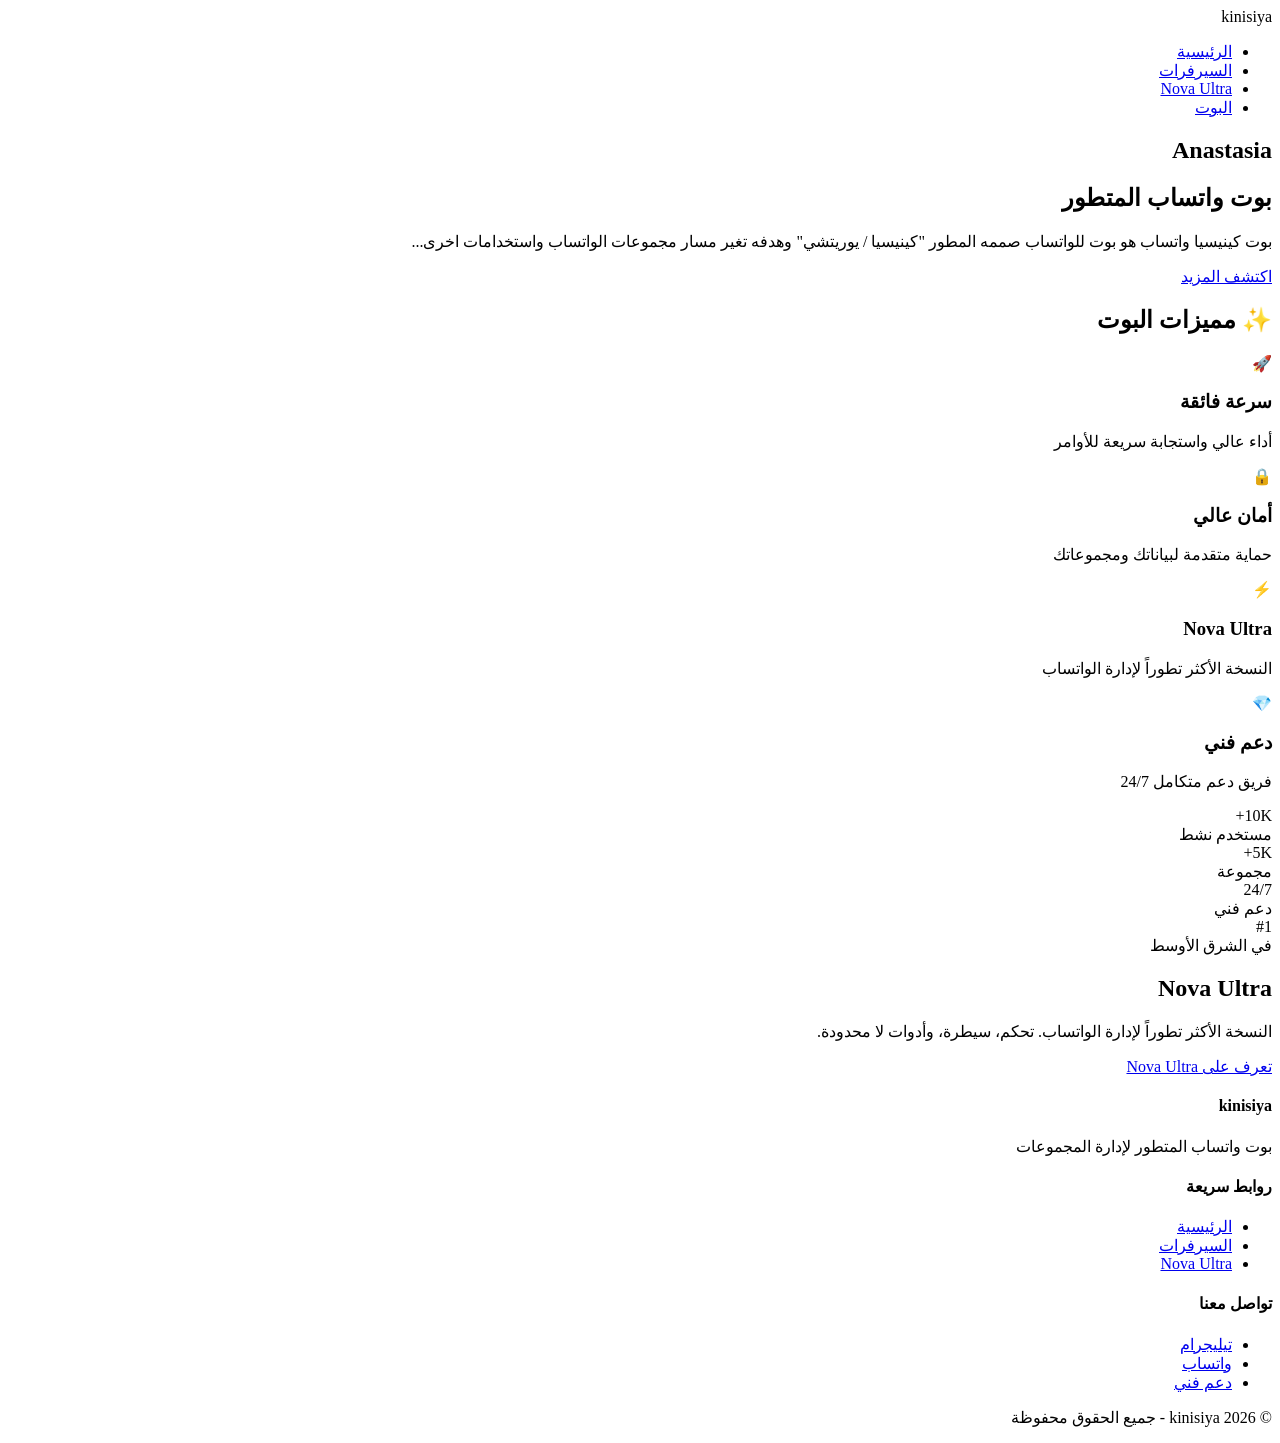
==== index.html @ a9d261b8 "index.html" ====
<!DOCTYPE html>
<html lang="ar" dir="rtl">
<head>
    <meta charset="UTF-8">
    <meta name="viewport" content="width=device-width, initial-scale=1.0">
    <title>Anastasia - الصفحة الرئيسية</title>
    <link rel="stylesheet" href="style.css">
</head>
<body>
    <!-- الهيدر -->
    <header>
        <nav>
            <div class="logo">kinisiya</div>
            <ul>
                <li><a href="index.html" class="active">الرئيسية</a></li>
                <li><a href="servers.html">السيرفرات</a></li>
                <li><a href="nova-ultra.html">Nova Ultra</a></li>
                <li><a href="https://t.me/yourbot">البوت</a></li>
            </ul>
        </nav>
    </header>

    <!-- الهيرو -->
    <section class="hero">
        <div class="hero-content">
            <h1>Anastasia</h1>
            <h2>بوت واتساب المتطور</h2>
            <p>بوت كينيسيا واتساب هو بوت للواتساب صممه المطور "كينيسيا / يوريتشي" وهدفه تغير مسار مجموعات الواتساب واستخدامات اخرى...</p>
            <a href="nova-ultra.html" class="btn">اكتشف المزيد</a>
        </div>
    </section>

    <!-- المميزات -->
    <section class="features">
        <h2>✨ مميزات البوت</h2>
        <div class="features-grid">
            <div class="feature-card">
                <div class="icon">🚀</div>
                <h3>سرعة فائقة</h3>
                <p>أداء عالي واستجابة سريعة للأوامر</p>
            </div>
            <div class="feature-card">
                <div class="icon">🔒</div>
                <h3>أمان عالي</h3>
                <p>حماية متقدمة لبياناتك ومجموعاتك</p>
            </div>
            <div class="feature-card">
                <div class="icon">⚡</div>
                <h3>Nova Ultra</h3>
                <p>النسخة الأكثر تطوراً لإدارة الواتساب</p>
            </div>
            <div class="feature-card">
                <div class="icon">💎</div>
                <h3>دعم فني</h3>
                <p>فريق دعم متكامل 24/7</p>
            </div>
        </div>
    </section>

    <!-- الإحصائيات -->
    <section class="stats">
        <div class="stats-container">
            <div class="stat-item">
                <div class="stat-number">10K+</div>
                <div class="stat-label">مستخدم نشط</div>
            </div>
            <div class="stat-item">
                <div class="stat-number">5K+</div>
                <div class="stat-label">مجموعة</div>
            </div>
            <div class="stat-item">
                <div class="stat-number">24/7</div>
                <div class="stat-label">دعم فني</div>
            </div>
            <div class="stat-item">
                <div class="stat-number">#1</div>
                <div class="stat-label">في الشرق الأوسط</div>
            </div>
        </div>
    </section>

    <!-- نسخة Nova Ultra -->
    <section class="nova-section">
        <div class="nova-content">
            <h2>Nova Ultra</h2>
            <p>النسخة الأكثر تطوراً لإدارة الواتساب. تحكم، سيطرة، وأدوات لا محدودة.</p>
            <a href="nova-ultra.html" class="btn btn-outline">تعرف على Nova Ultra</a>
        </div>
    </section>

    <!-- الفوتر -->
    <footer>
        <div class="footer-content">
            <div class="footer-section">
                <h4>kinisiya</h4>
                <p>بوت واتساب المتطور لإدارة المجموعات</p>
            </div>
            <div class="footer-section">
                <h4>روابط سريعة</h4>
                <ul>
                    <li><a href="index.html">الرئيسية</a></li>
                    <li><a href="servers.html">السيرفرات</a></li>
                    <li><a href="nova-ultra.html">Nova Ultra</a></li>
                </ul>
            </div>
            <div class="footer-section">
                <h4>تواصل معنا</h4>
                <ul>
                    <li><a href="https://t.me/@yekay6">تيليجرام</a></li>
                    <li><a href="#">واتساب</a></li>
                    <li><a href="#">دعم فني</a></li>
                </ul>
            </div>
        </div>
        <div class="copyright">
            <p>© 2026 kinisiya - جميع الحقوق محفوظة</p>
        </div>
    </footer>
</body>
</html>
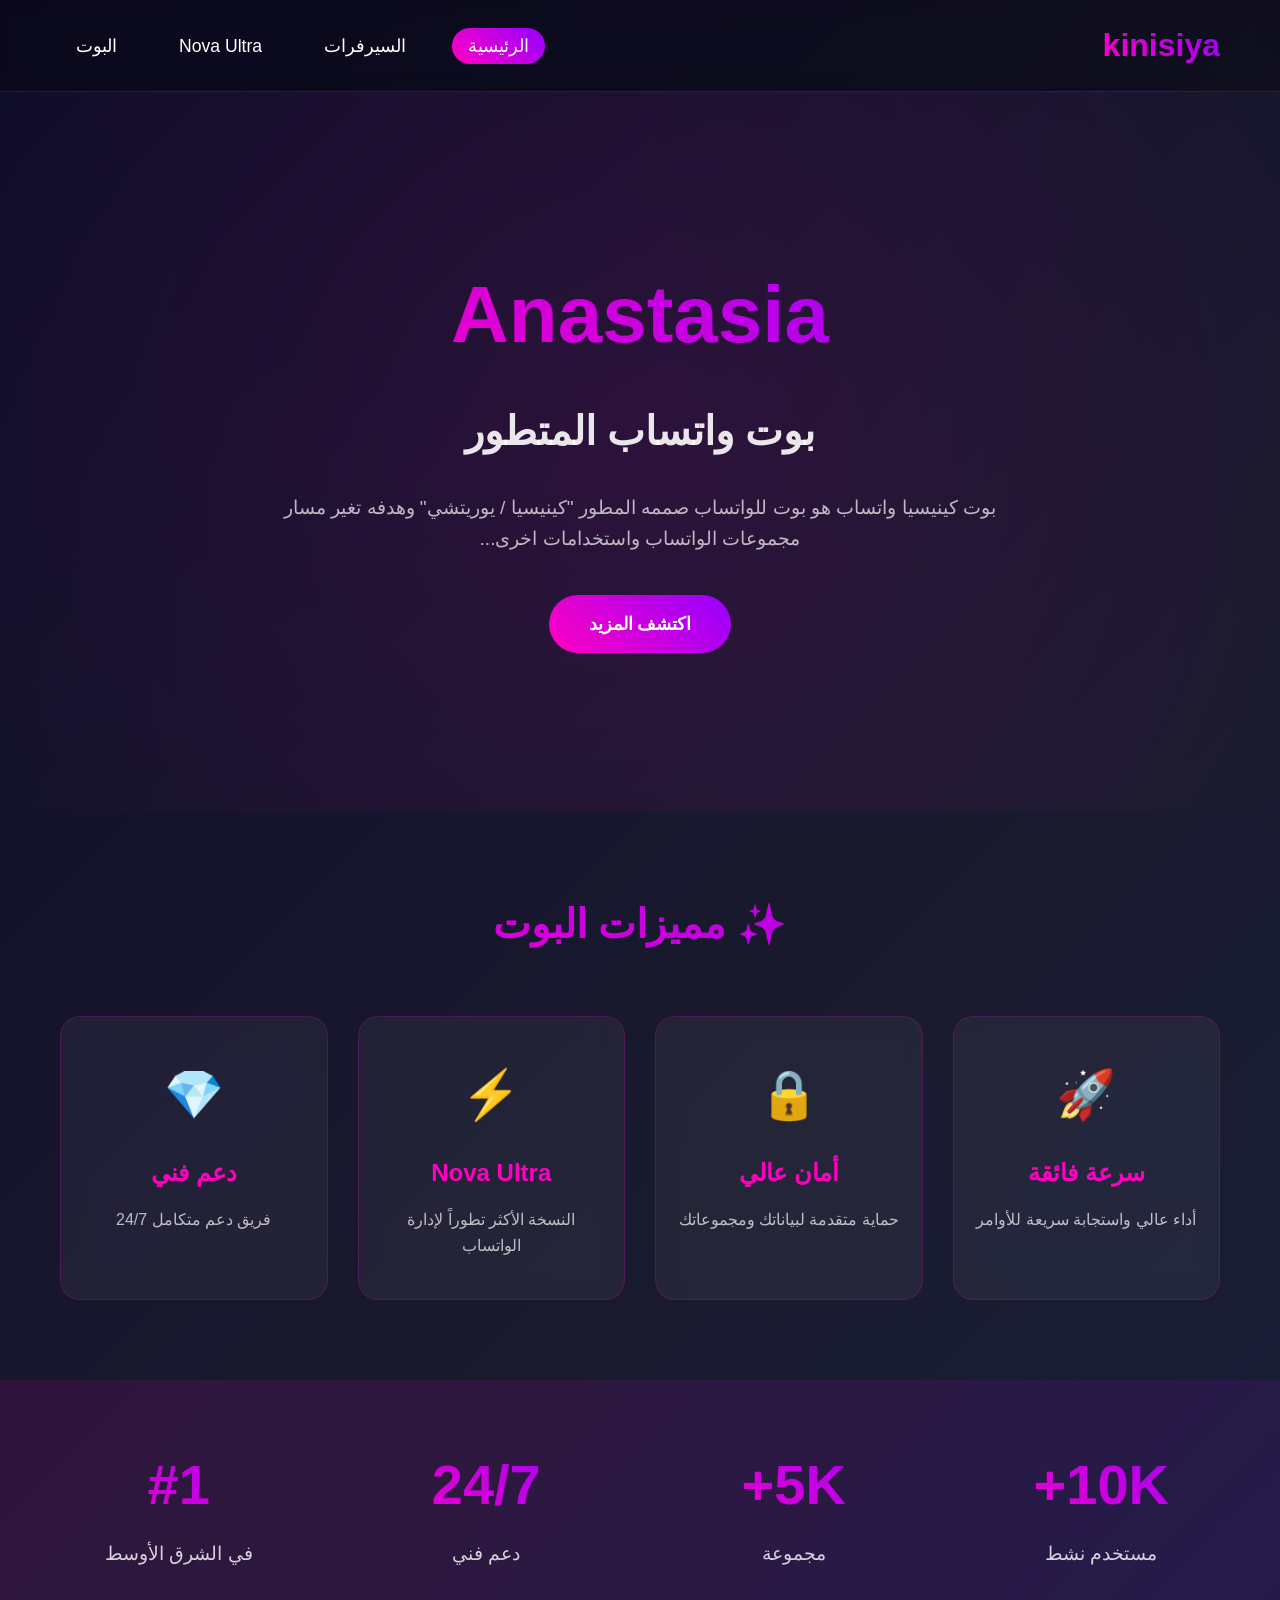
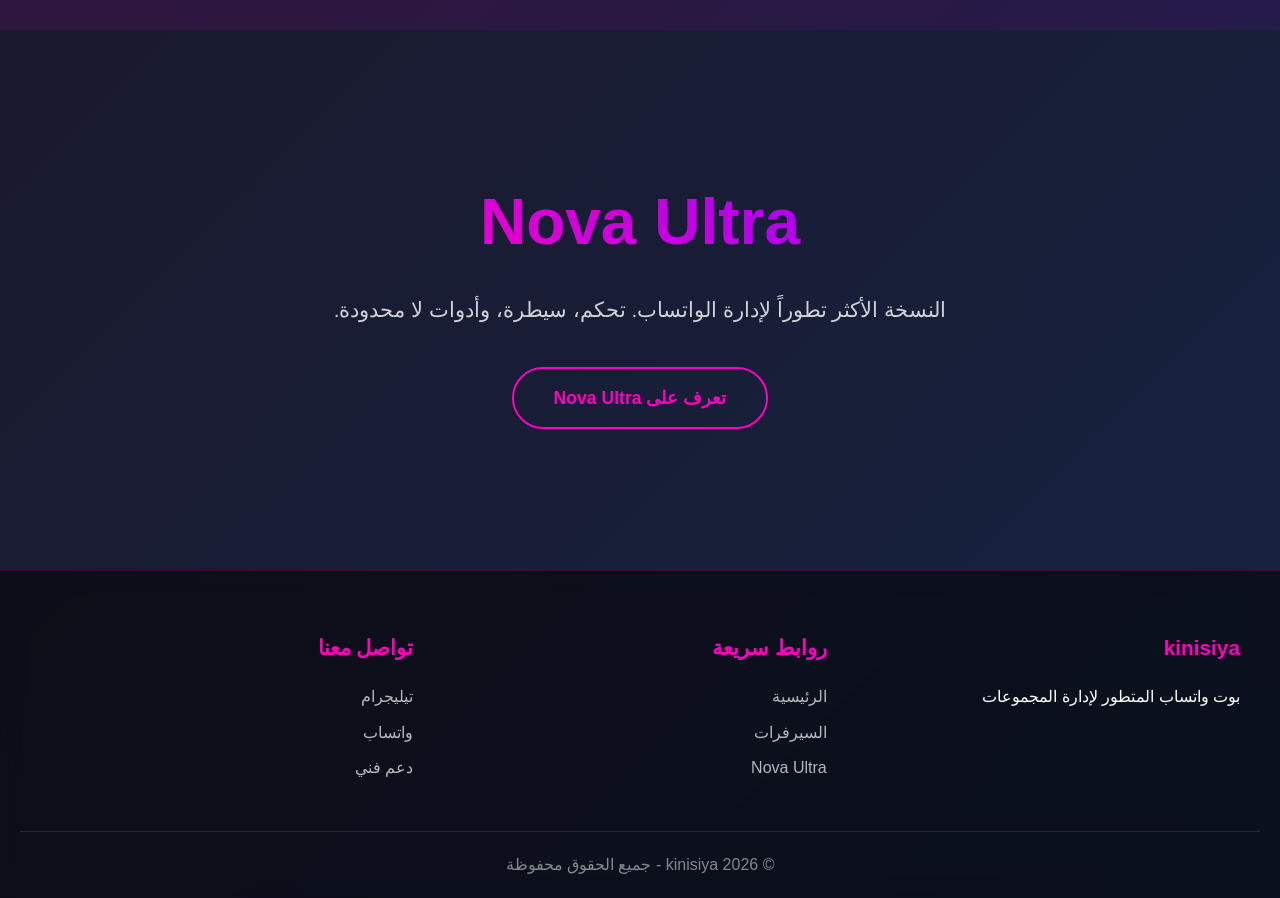
==== commit a660a0ef: "Change page title from 'Anastasia' to 'kinisiya'" ====
--- a/index.html
+++ b/index.html
@@ -3,7 +3,7 @@
 <head>
     <meta charset="UTF-8">
     <meta name="viewport" content="width=device-width, initial-scale=1.0">
-    <title>Anastasia - الصفحة الرئيسية</title>
+    <title>kinisiya - الصفحة الرئيسية</title>
     <link rel="stylesheet" href="style.css">
 </head>
 <body>
--- a/style.css
+++ b/style.css
@@ -0,0 +1,601 @@
+/* style.css */
+
+* {
+    margin: 0;
+    padding: 0;
+    box-sizing: border-box;
+    font-family: 'Segoe UI', 'Tajawal', sans-serif;
+}
+
+body {
+    background: linear-gradient(135deg, #0f0c29, #1a1a2e, #16213e);
+    color: #fff;
+    line-height: 1.6;
+}
+
+/* الهيدر */
+header {
+    background: rgba(0, 0, 0, 0.3);
+    backdrop-filter: blur(10px);
+    border-bottom: 1px solid rgba(255, 255, 255, 0.1);
+    position: sticky;
+    top: 0;
+    z-index: 1000;
+}
+
+nav {
+    max-width: 1200px;
+    margin: 0 auto;
+    padding: 20px;
+    display: flex;
+    justify-content: space-between;
+    align-items: center;
+}
+
+.logo {
+    font-size: 2em;
+    font-weight: bold;
+    background: linear-gradient(45deg, #ff00c1, #9600ff);
+    -webkit-background-clip: text;
+    -webkit-text-fill-color: transparent;
+    background-clip: text;
+}
+
+nav ul {
+    display: flex;
+    list-style: none;
+    gap: 30px;
+}
+
+nav ul li a {
+    color: #fff;
+    text-decoration: none;
+    font-size: 1.1em;
+    transition: all 0.3s;
+    padding: 8px 16px;
+    border-radius: 20px;
+}
+
+nav ul li a:hover,
+nav ul li a.active {
+    background: linear-gradient(45deg, #ff00c1, #9600ff);
+    color: #fff;
+}
+
+/* الهيرو */
+.hero {
+    min-height: 80vh;
+    display: flex;
+    align-items: center;
+    justify-content: center;
+    text-align: center;
+    position: relative;
+    overflow: hidden;
+}
+
+.hero::before {
+    content: '';
+    position: absolute;
+    width: 200%;
+    height: 200%;
+    background: radial-gradient(circle, rgba(255,0,193,0.1) 0%, transparent 50%);
+    animation: rotate 20s linear infinite;
+}
+
+@keyframes rotate {
+    from { transform: rotate(0deg); }
+    to { transform: rotate(360deg); }
+}
+
+.hero-content {
+    position: relative;
+    z-index: 1;
+    max-width: 800px;
+    padding: 0 20px;
+}
+
+.hero-content h1 {
+    font-size: 5em;
+    margin-bottom: 20px;
+    background: linear-gradient(45deg, #ff00c1, #9600ff);
+    -webkit-background-clip: text;
+    -webkit-text-fill-color: transparent;
+    background-clip: text;
+}
+
+.hero-content h2 {
+    font-size: 2.5em;
+    margin-bottom: 30px;
+    color: rgba(255, 255, 255, 0.9);
+}
+
+.hero-content p {
+    font-size: 1.2em;
+    margin-bottom: 40px;
+    color: rgba(255, 255, 255, 0.7);
+}
+
+/* الأزرار */
+.btn {
+    display: inline-block;
+    padding: 15px 40px;
+    background: linear-gradient(45deg, #ff00c1, #9600ff);
+    color: #fff;
+    text-decoration: none;
+    border-radius: 50px;
+    font-weight: bold;
+    transition: all 0.3s;
+    border: none;
+    cursor: pointer;
+    font-size: 1.1em;
+}
+
+.btn:hover {
+    transform: translateY(-3px);
+    box-shadow: 0 10px 30px rgba(255, 0, 193, 0.4);
+}
+
+.btn-outline {
+    background: transparent;
+    border: 2px solid #ff00c1;
+    color: #ff00c1;
+}
+
+.btn-outline:hover {
+    background: linear-gradient(45deg, #ff00c1, #9600ff);
+    color: #fff;
+    border-color: transparent;
+}
+
+/* المميزات */
+.features {
+    padding: 80px 20px;
+    max-width: 1200px;
+    margin: 0 auto;
+    text-align: center;
+}
+
+.features h2 {
+    font-size: 2.5em;
+    margin-bottom: 60px;
+    background: linear-gradient(45deg, #ff00c1, #9600ff);
+    -webkit-background-clip: text;
+    -webkit-text-fill-color: transparent;
+    background-clip: text;
+}
+
+.features-grid {
+    display: grid;
+    grid-template-columns: repeat(auto-fit, minmax(250px, 1fr));
+    gap: 30px;
+}
+
+.feature-card {
+    background: rgba(255, 255, 255, 0.05);
+    backdrop-filter: blur(10px);
+    padding: 40px 20px;
+    border-radius: 20px;
+    border: 1px solid rgba(255, 0, 193, 0.2);
+    transition: all 0.3s;
+}
+
+.feature-card:hover {
+    transform: translateY(-10px);
+    border-color: #ff00c1;
+    box-shadow: 0 0 30px rgba(255, 0, 193, 0.3);
+}
+
+.feature-card .icon {
+    font-size: 3em;
+    margin-bottom: 20px;
+}
+
+.feature-card h3 {
+    font-size: 1.5em;
+    margin-bottom: 15px;
+    color: #ff00c1;
+}
+
+.feature-card p {
+    color: rgba(255, 255, 255, 0.7);
+}
+
+/* الإحصائيات */
+.stats {
+    background: linear-gradient(135deg, rgba(255,0,193,0.1), rgba(150,0,255,0.1));
+    padding: 60px 20px;
+}
+
+.stats-container {
+    max-width: 1200px;
+    margin: 0 auto;
+    display: grid;
+    grid-template-columns: repeat(auto-fit, minmax(200px, 1fr));
+    gap: 30px;
+    text-align: center;
+}
+
+.stat-number {
+    font-size: 3.5em;
+    font-weight: bold;
+    background: linear-gradient(45deg, #ff00c1, #9600ff);
+    -webkit-background-clip: text;
+    -webkit-text-fill-color: transparent;
+    background-clip: text;
+    margin-bottom: 10px;
+}
+
+.stat-label {
+    font-size: 1.2em;
+    color: rgba(255, 255, 255, 0.8);
+}
+
+/* قسم Nova */
+.nova-section {
+    min-height: 60vh;
+    display: flex;
+    align-items: center;
+    justify-content: center;
+    text-align: center;
+    background: linear-gradient(135deg, #1a1a2e, #16213e);
+}
+
+.nova-content {
+    max-width: 800px;
+    padding: 0 20px;
+}
+
+.nova-content h2 {
+    font-size: 4em;
+    margin-bottom: 20px;
+    background: linear-gradient(45deg, #ff00c1, #9600ff);
+    -webkit-background-clip: text;
+    -webkit-text-fill-color: transparent;
+    background-clip: text;
+}
+
+.nova-content p {
+    font-size: 1.3em;
+    margin-bottom: 40px;
+    color: rgba(255, 255, 255, 0.8);
+}
+
+/* صفحات المنتج */
+.page-header {
+    text-align: center;
+    padding: 60px 20px;
+}
+
+.page-header h1 {
+    font-size: 3.5em;
+    margin-bottom: 20px;
+    background: linear-gradient(45deg, #ff00c1, #9600ff);
+    -webkit-background-clip: text;
+    -webkit-text-fill-color: transparent;
+    background-clip: text;
+}
+
+.page-header p {
+    font-size: 1.2em;
+    color: rgba(255, 255, 255, 0.7);
+}
+
+/* بطاقات الأسعار */
+.pricing-section {
+    padding: 40px 20px 80px;
+    max-width: 1200px;
+    margin: 0 auto;
+}
+
+.pricing-grid {
+    display: grid;
+    grid-template-columns: repeat(auto-fit, minmax(280px, 1fr));
+    gap: 30px;
+}
+
+.pricing-card {
+    background: rgba(255, 255, 255, 0.05);
+    backdrop-filter: blur(10px);
+    padding: 40px 20px;
+    border-radius: 20px;
+    border: 1px solid rgba(255, 0, 193, 0.2);
+    text-align: center;
+    transition: all 0.3s;
+    position: relative;
+}
+
+.pricing-card:hover {
+    transform: translateY(-10px);
+    border-color: #ff00c1;
+    box-shadow: 0 0 30px rgba(255, 0, 193, 0.3);
+}
+
+.pricing-card.popular {
+    border: 2px solid #ff00c1;
+    transform: scale(1.05);
+}
+
+.pricing-card.popular:hover {
+    transform: scale(1.05) translateY(-10px);
+}
+
+.badge {
+    position: absolute;
+    top: -15px;
+    left: 50%;
+    transform: translateX(-50%);
+    background: linear-gradient(45deg, #ff00c1, #9600ff);
+    padding: 5px 20px;
+    border-radius: 30px;
+    font-size: 0.9em;
+    color: #fff;
+}
+
+.pricing-card h2 {
+    font-size: 2em;
+    margin-bottom: 20px;
+    color: #ff00c1;
+}
+
+.price {
+    font-size: 3.5em;
+    font-weight: bold;
+    margin-bottom: 30px;
+}
+
+.price span {
+    font-size: 0.4em;
+    color: rgba(255, 255, 255, 0.5);
+}
+
+.pricing-card ul {
+    list-style: none;
+    margin-bottom: 30px;
+}
+
+.pricing-card ul li {
+    padding: 10px 0;
+    border-bottom: 1px solid rgba(255, 255, 255, 0.1);
+    color: rgba(255, 255, 255, 0.8);
+}
+
+.pricing-card ul li:last-child {
+    border-bottom: none;
+}
+
+/* صفحة Nova Ultra */
+.product-header {
+    text-align: center;
+    padding: 80px 20px;
+    background: linear-gradient(135deg, rgba(255,0,193,0.2), rgba(150,0,255,0.2));
+}
+
+.product-header h1 {
+    font-size: 4.5em;
+    margin-bottom: 20px;
+    background: linear-gradient(45deg, #ff00c1, #9600ff);
+    -webkit-background-clip: text;
+    -webkit-text-fill-color: transparent;
+    background-clip: text;
+}
+
+.product-tagline {
+    font-size: 1.8em;
+    color: #ff00c1;
+    margin-top: 20px;
+}
+
+.advanced-features {
+    max-width: 1200px;
+    margin: 0 auto;
+    padding: 80px 20px;
+    text-align: center;
+}
+
+.advanced-features h2 {
+    font-size: 2.5em;
+    margin-bottom: 60px;
+    background: linear-gradient(45deg, #ff00c1, #9600ff);
+    -webkit-background-clip: text;
+    -webkit-text-fill-color: transparent;
+    background-clip: text;
+}
+
+.features-list {
+    display: grid;
+    gap: 30px;
+}
+
+.feature-item {
+    display: flex;
+    align-items: center;
+    gap: 30px;
+    background: rgba(255, 255, 255, 0.03);
+    padding: 30px;
+    border-radius: 20px;
+    border: 1px solid rgba(255, 0, 193, 0.1);
+    transition: all 0.3s;
+    text-align: right;
+}
+
+.feature-item:hover {
+    border-color: #ff00c1;
+    transform: translateX(-10px);
+}
+
+.feature-icon {
+    font-size: 3em;
+    min-width: 80px;
+    text-align: center;
+}
+
+.feature-text h3 {
+    font-size: 1.5em;
+    color: #ff00c1;
+    margin-bottom: 10px;
+}
+
+.feature-text p {
+    color: rgba(255, 255, 255, 0.7);
+    font-size: 1.1em;
+}
+
+.subscription-plans {
+    background: linear-gradient(135deg, rgba(255,0,193,0.1), rgba(150,0,255,0.1));
+    padding: 80px 20px;
+    text-align: center;
+}
+
+.subscription-plans h2 {
+    font-size: 2.5em;
+    margin-bottom: 60px;
+    background: linear-gradient(45deg, #ff00c1, #9600ff);
+    -webkit-background-clip: text;
+    -webkit-text-fill-color: transparent;
+    background-clip: text;
+}
+
+.plans-grid {
+    max-width: 1200px;
+    margin: 0 auto;
+    display: grid;
+    grid-template-columns: repeat(auto-fit, minmax(300px, 1fr));
+    gap: 30px;
+}
+
+.plan-card {
+    background: rgba(255, 255, 255, 0.05);
+    backdrop-filter: blur(10px);
+    padding: 40px 20px;
+    border-radius: 20px;
+    border: 1px solid rgba(255, 0, 193, 0.2);
+    transition: all 0.3s;
+    position: relative;
+}
+
+.plan-card:hover {
+    transform: translateY(-10px);
+    border-color: #ff00c1;
+    box-shadow: 0 0 30px rgba(255, 0, 193, 0.3);
+}
+
+.plan-card.popular {
+    border: 2px solid #ff00c1;
+    transform: scale(1.05);
+}
+
+.plan-card.popular:hover {
+    transform: scale(1.05) translateY(-10px);
+}
+
+.plan-card h3 {
+    font-size: 2em;
+    color: #ff00c1;
+    margin-bottom: 20px;
+}
+
+.plan-price {
+    font-size: 3em;
+    font-weight: bold;
+    margin-bottom: 30px;
+}
+
+.plan-card ul {
+    list-style: none;
+    margin-bottom: 30px;
+}
+
+.plan-card ul li {
+    padding: 10px 0;
+    color: rgba(255, 255, 255, 0.8);
+}
+
+/* الفوتر */
+footer {
+    background: rgba(0, 0, 0, 0.5);
+    backdrop-filter: blur(10px);
+    padding: 60px 20px 20px;
+    border-top: 1px solid rgba(255, 0, 193, 0.2);
+}
+
+.footer-content {
+    max-width: 1200px;
+    margin: 0 auto;
+    display: grid;
+    grid-template-columns: repeat(auto-fit, minmax(250px, 1fr));
+    gap: 40px;
+    margin-bottom: 40px;
+}
+
+.footer-section h4 {
+    font-size: 1.3em;
+    color: #ff00c1;
+    margin-bottom: 20px;
+}
+
+.footer-section ul {
+    list-style: none;
+}
+
+.footer-section ul li {
+    margin-bottom: 10px;
+}
+
+.footer-section ul li a {
+    color: rgba(255, 255, 255, 0.7);
+    text-decoration: none;
+    transition: color 0.3s;
+}
+
+.footer-section ul li a:hover {
+    color: #ff00c1;
+}
+
+.copyright {
+    text-align: center;
+    padding-top: 20px;
+    border-top: 1px solid rgba(255, 255, 255, 0.1);
+    color: rgba(255, 255, 255, 0.5);
+}
+
+/* استايلات متجاوبة */
+@media (max-width: 768px) {
+    nav {
+        flex-direction: column;
+        gap: 15px;
+    }
+    
+    nav ul {
+        flex-wrap: wrap;
+        justify-content: center;
+    }
+    
+    .hero-content h1 {
+        font-size: 3em;
+    }
+    
+    .hero-content h2 {
+        font-size: 1.8em;
+    }
+    
+    .feature-item {
+        flex-direction: column;
+        text-align: center;
+    }
+    
+    .feature-item:hover {
+        transform: translateY(-10px);
+    }
+    
+    .pricing-card.popular {
+        transform: scale(1);
+    }
+    
+    .pricing-card.popular:hover {
+        transform: translateY(-10px);
+    }
+    
+    .plan-card.popular {
+        transform: scale(1);
+    }
+}
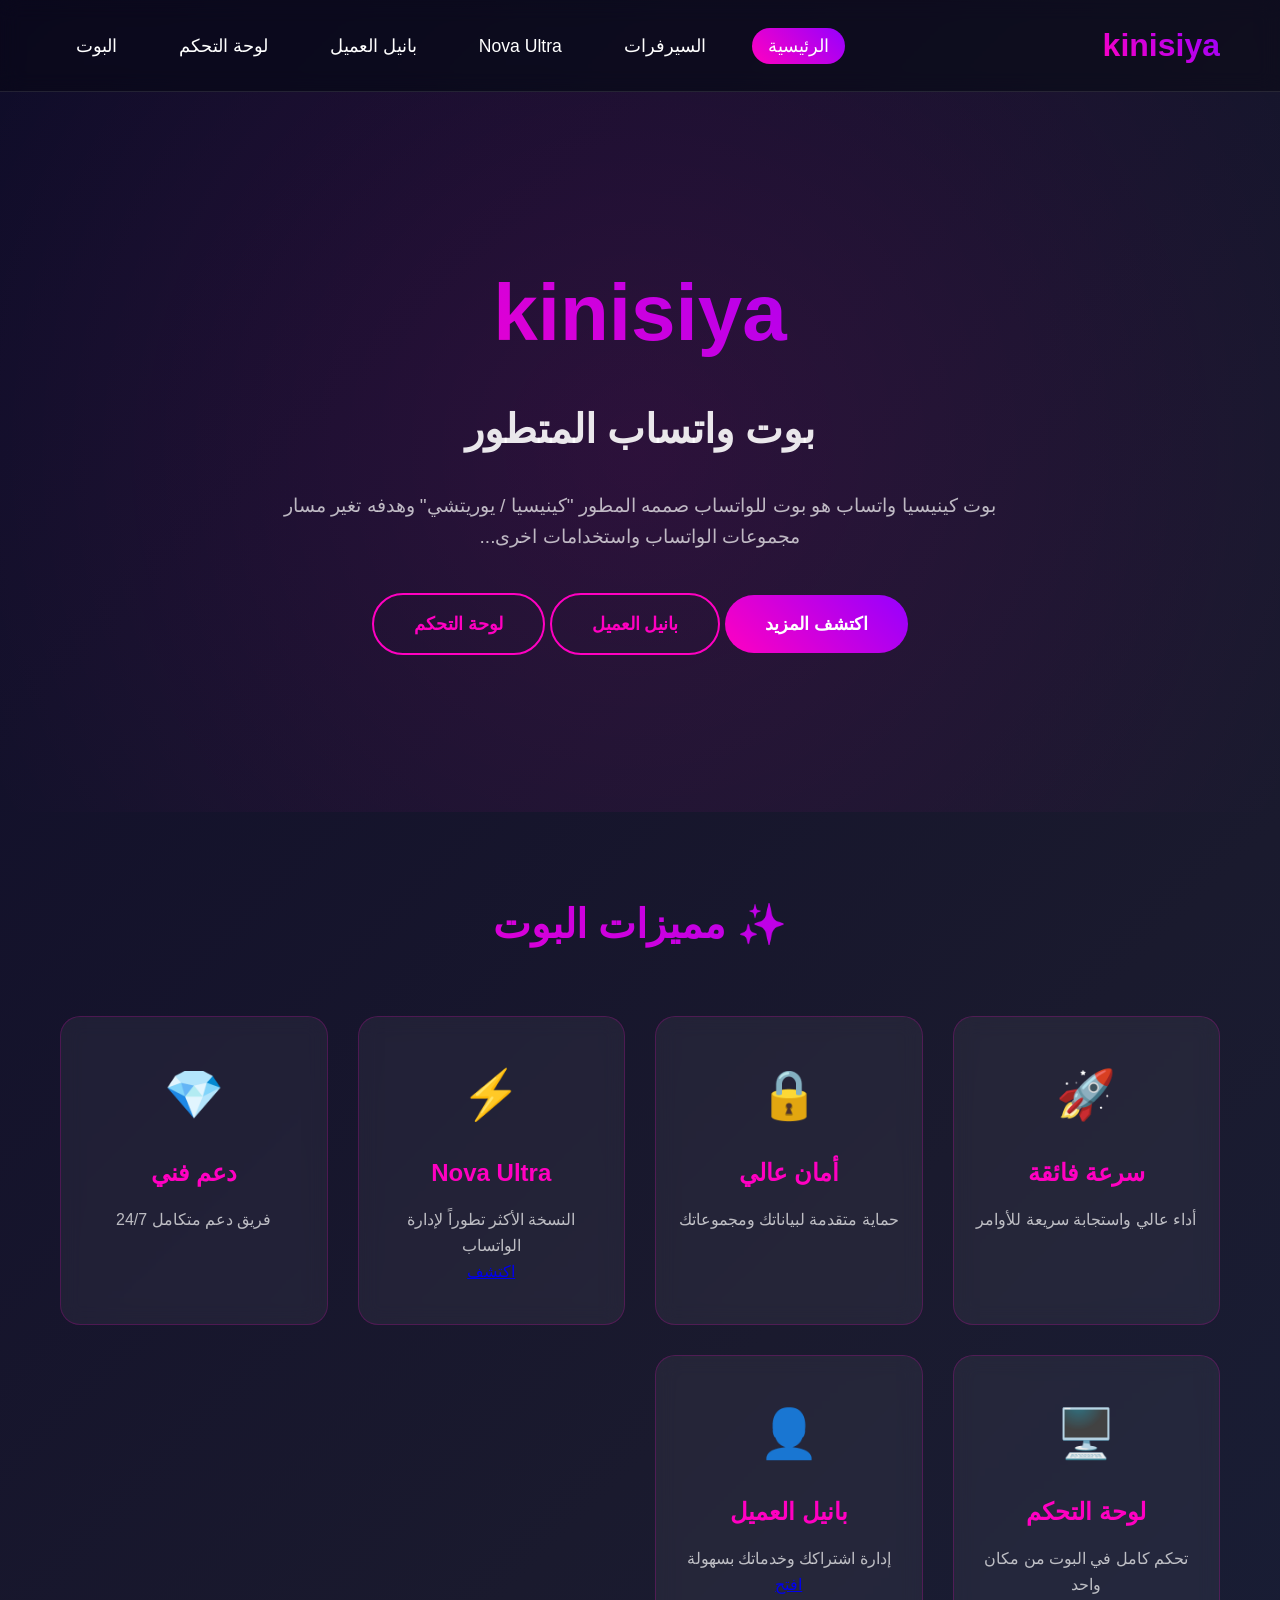
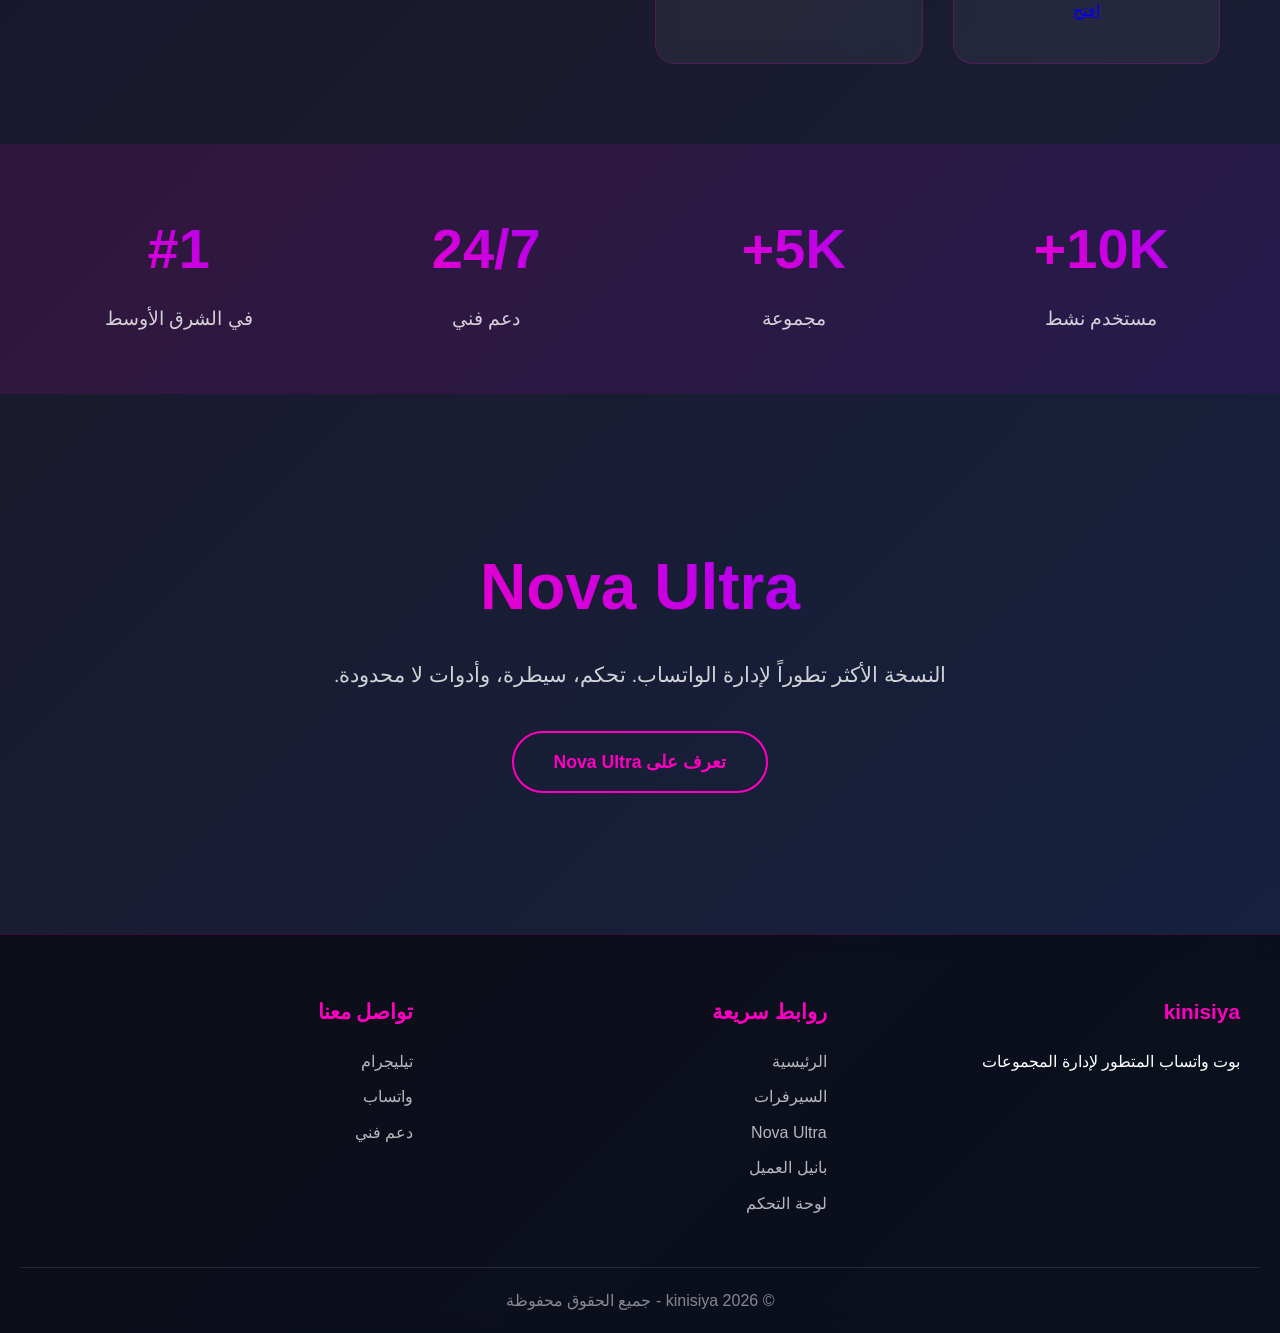
==== commit 381c6dbb: "Update navigation and hero section in index.html" ====
--- a/index.html
+++ b/index.html
@@ -15,7 +15,9 @@
                 <li><a href="index.html" class="active">الرئيسية</a></li>
                 <li><a href="servers.html">السيرفرات</a></li>
                 <li><a href="nova-ultra.html">Nova Ultra</a></li>
-                <li><a href="https://t.me/yourbot">البوت</a></li>
+                <li><a href="client-panel.html">بانيل العميل</a></li>
+                <li><a href="dashboard.html">لوحة التحكم</a></li>
+                <li><a href="https://t.me/@yekay6">البوت</a></li>
             </ul>
         </nav>
     </header>
@@ -23,10 +25,14 @@
     <!-- الهيرو -->
     <section class="hero">
         <div class="hero-content">
-            <h1>Anastasia</h1>
+            <h1>kinisiya</h1>
             <h2>بوت واتساب المتطور</h2>
             <p>بوت كينيسيا واتساب هو بوت للواتساب صممه المطور "كينيسيا / يوريتشي" وهدفه تغير مسار مجموعات الواتساب واستخدامات اخرى...</p>
-            <a href="nova-ultra.html" class="btn">اكتشف المزيد</a>
+            <div class="hero-btns">
+                <a href="nova-ultra.html" class="btn">اكتشف المزيد</a>
+                <a href="client-panel.html" class="btn btn-outline">بانيل العميل</a>
+                <a href="dashboard.html" class="btn btn-outline">لوحة التحكم</a>
+            </div>
         </div>
     </section>
 
@@ -48,11 +54,24 @@
                 <div class="icon">⚡</div>
                 <h3>Nova Ultra</h3>
                 <p>النسخة الأكثر تطوراً لإدارة الواتساب</p>
+                <a href="nova-ultra.html" class="card-btn">اكتشف</a>
             </div>
             <div class="feature-card">
                 <div class="icon">💎</div>
                 <h3>دعم فني</h3>
                 <p>فريق دعم متكامل 24/7</p>
+            </div>
+            <div class="feature-card">
+                <div class="icon">🖥️</div>
+                <h3>لوحة التحكم</h3>
+                <p>تحكم كامل في البوت من مكان واحد</p>
+                <a href="dashboard.html" class="card-btn">افتح</a>
+            </div>
+            <div class="feature-card">
+                <div class="icon">👤</div>
+                <h3>بانيل العميل</h3>
+                <p>إدارة اشتراكك وخدماتك بسهولة</p>
+                <a href="client-panel.html" class="card-btn">افتح</a>
             </div>
         </div>
     </section>
@@ -101,12 +120,14 @@
                     <li><a href="index.html">الرئيسية</a></li>
                     <li><a href="servers.html">السيرفرات</a></li>
                     <li><a href="nova-ultra.html">Nova Ultra</a></li>
+                    <li><a href="client-panel.html">بانيل العميل</a></li>
+                    <li><a href="dashboard.html">لوحة التحكم</a></li>
                 </ul>
             </div>
             <div class="footer-section">
                 <h4>تواصل معنا</h4>
                 <ul>
-                    <li><a href="https://t.me/@yekay6">تيليجرام</a></li>
+                    <li><a href="https://t.me/yourbot">تيليجرام</a></li>
                     <li><a href="#">واتساب</a></li>
                     <li><a href="#">دعم فني</a></li>
                 </ul>
@@ -117,4 +138,4 @@
         </div>
     </footer>
 </body>
-</html>
+    </html>
